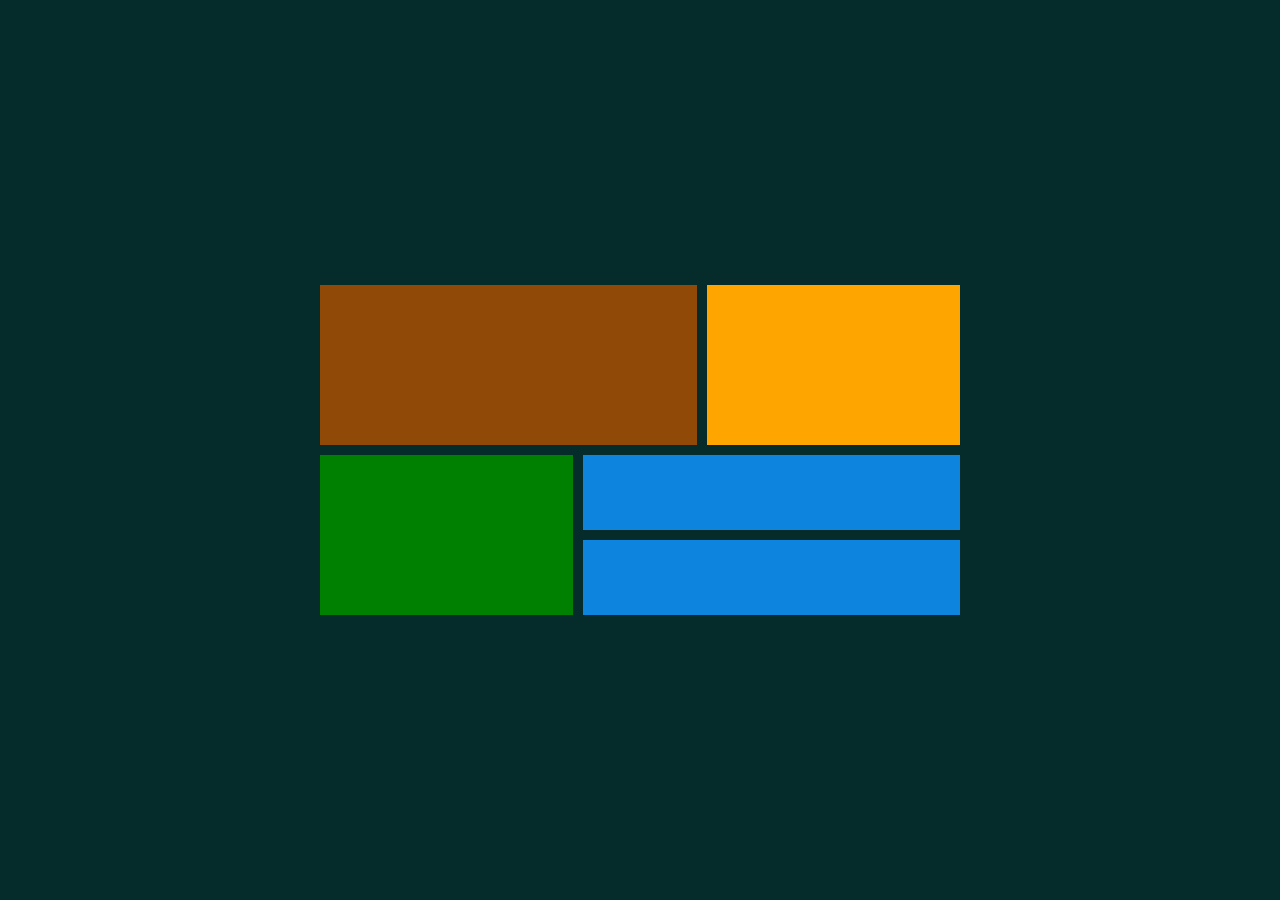
==== index.html @ 507f1558 "Add files via upload" ====
<!DOCTYPE html>
<html lang="en">
  <head>
    <meta charset="utf-8" />
    <meta http-equiv="X-UA-Compatible" content="IE-edge"/>
    <meta name="viewport" content="width=device-width initial-scale=1.0"/>
    <title>CSS GRID</title>
    <link href="color.css" rel="stylesheet" type="text/css" />
  </head>
  <body>
      <main>
          <div class="a"></div>
          <div class="b"></div>
          <div class="c"></div>
          <div class="d"></div>
          <div class="e"></div>
      </main>
      </body>
---- color.css ----
* {
  padding: 0;
  margin: 0;
}

body {
  background-color: rgb(5, 43, 43);
  display: flex;
  place-items: center;
  min-height: 100vh;
}
main {
  display: grid;
  grid-template-areas:
    "a a b"
    "c d d"
    "c e e";
  gap: 10px;
  width: 50%;
  margin: auto;
}
main div {
  padding: 2em;
}

 .a {
  background-color: rgb(144, 73, 6);
  grid-area: a;
  padding:80px 5px;
} 
.b {
  background-color: orange;
  grid-area: b;
  padding: 80px 70px;
}
.c {
  background-color: green;
  grid-area: c;
  padding: 80px 70px;
}
.d {
  background-color: rgba(14, 142, 240, 0.911);
  grid-area: d;

}
.e {
  background-color: rgba(14, 142, 240, 0.911);
  grid-area: e;
}
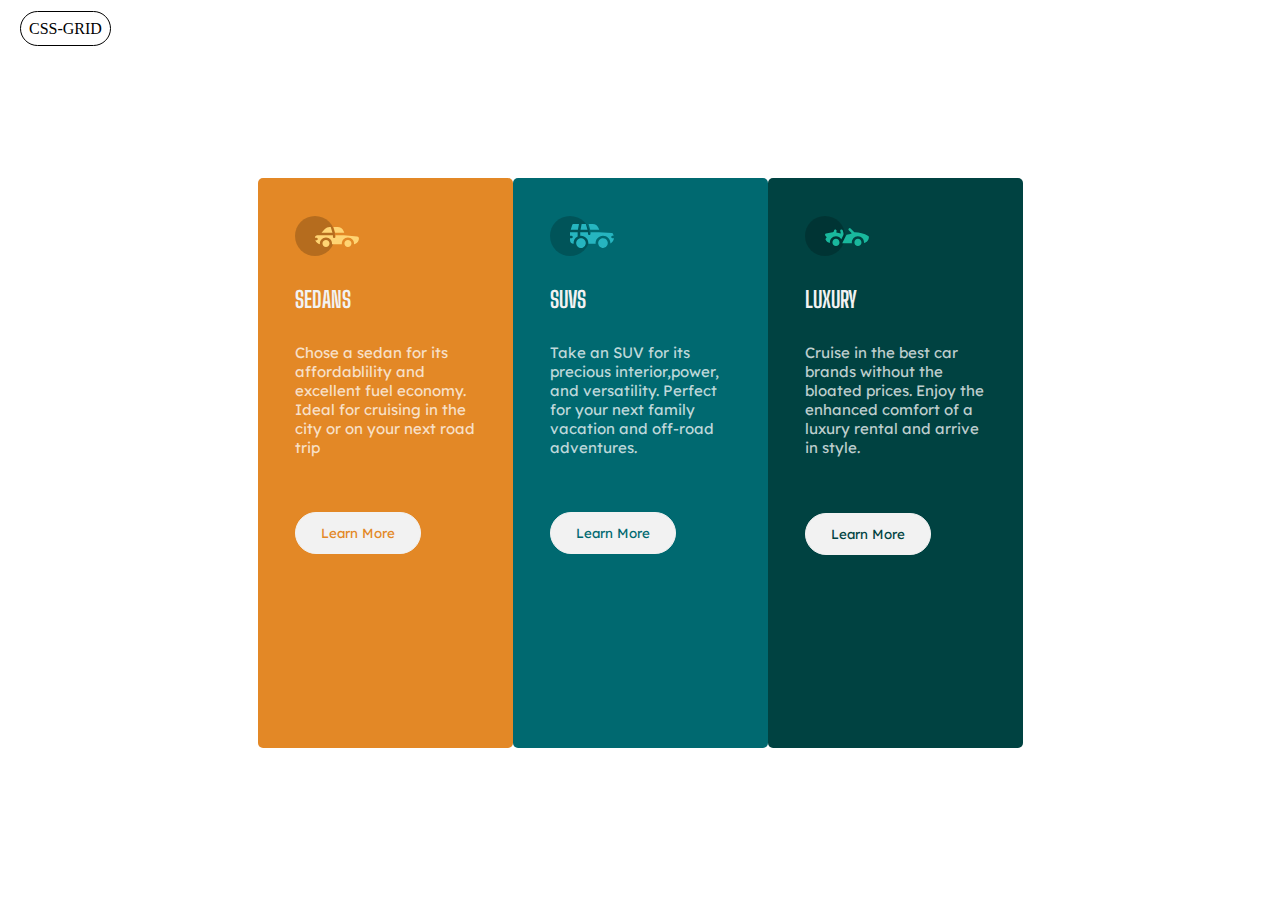
==== commit 70183fa1: "Add files via upload" ====
--- a/index.html
+++ b/index.html
@@ -1,18 +1,78 @@
-<!DOCTYPE html>
+
 <html lang="en">
   <head>
     <meta charset="utf-8" />
-    <meta http-equiv="X-UA-Compatible" content="IE-edge"/>
-    <meta name="viewport" content="width=device-width initial-scale=1.0"/>
-    <title>CSS GRID</title>
-    <link href="color.css" rel="stylesheet" type="text/css" />
+    <meta http-equiv="X-UA-Compatible" content="IE-edge" />
+    <meta name="viewport" content="width=device-width initial-scale=1.0" />
+    <title>CSS FLEX</title>
+    <link href="index.css" rel="stylesheet" type="text/css" />
+    <link rel="preconnect" href="https://fonts.googleapis.com" />
+    <link rel="preconnect" href="https://fonts.gstatic.com" crossorigin />
+    <link
+      href="https://fonts.googleapis.com/css2?family=Big+Shoulders+Display:wght@700&family=Lexend+Deca&display=swap"
+      rel="stylesheet"
+    />
   </head>
+  <header><div><a href="http://127.0.0.1:5500/Documents/zuri/zuri%20ass%202/grid/Grid.html" target="_blank">CSS-GRID</a></div>
+  </header>
   <body>
-      <main>
-          <div class="a"></div>
-          <div class="b"></div>
-          <div class="c"></div>
-          <div class="d"></div>
-          <div class="e"></div>
-      </main>
-      </body>+    <main>
+      <div class="contain">
+        <div class="sedans">
+          <svg width="64" height="40" xmlns="http://www.w3.org/2000/svg">
+            <g fill="none" fill-rule="evenodd">
+              <circle fill="#000" opacity=".201" cx="20" cy="20" r="20" />
+              <path
+                d="M52.936 24.11c1.942 0 3.517 1.542 3.517 3.445 0 1.903-1.575 3.445-3.517 3.445s-3.516-1.542-3.516-3.445c0-1.903 1.574-3.445 3.516-3.445zm-21.957 0c1.942 0 3.517 1.542 3.517 3.445 0 1.903-1.575 3.445-3.517 3.445s-3.516-1.542-3.516-3.445c0-1.903 1.574-3.445 3.516-3.445zm6.948-4.848v1.429c0 .716.61 1.293 1.348 1.259a1.295 1.295 0 001.225-1.295v-1.393h8.256l13.483 1.313c.956.093 1.676.881 1.676 1.814 0 2.89-2.126 5.303-4.926 5.819.397-3.557-2.458-6.62-6.053-6.62-3.646 0-6.504 3.14-6.039 6.723h-9.879c.466-3.588-2.397-6.722-6.039-6.722-3.595 0-6.45 3.062-6.052 6.62-2.14-.398-3.916-1.912-4.61-3.931h1.142c.731 0 1.32-.598 1.285-1.322-.033-.678-.629-1.2-1.322-1.2H20v-.251c0-1.274 1.066-2.243 2.306-2.243h15.62zM42.59 11c2.645 0 4.99 1.556 5.972 3.963l.726 1.779H40.17L38.413 11h4.178zm-6.865 0l1.758 5.741H26.505l3.357-3.654A6.502 6.502 0 0134.644 11h1.082z"
+                fill="#FFD473"
+                fill-rule="nonzero"
+              />
+            </g>
+          </svg>
+          <h2>SEDANS</h2>
+          <p>
+            Chose a sedan for its affordablility and excellent fuel economy.
+            Ideal for cruising in the city or on your next road trip
+          </p>
+          <button>Learn More</button>
+        </div>
+        <div class="suvs">
+          <svg width="64" height="40" xmlns="http://www.w3.org/2000/svg">
+            <g fill="none" fill-rule="evenodd">
+              <circle fill="#000" opacity=".201" cx="20" cy="20" r="20" />
+              <path
+                d="M31.002 22.358c2.917 0 5.18 2.593 4.762 5.506a4.828 4.828 0 01-2.962 3.778 4.797 4.797 0 01-5.3-1.165c-1.188-1.26-1.235-2.613-1.263-2.613-.42-2.924 1.857-5.506 4.763-5.506zm22 0c3.457 0 5.798 3.567 4.41 6.744A4.816 4.816 0 0152.3 31.94a4.826 4.826 0 01-4.06-4.077c-.42-2.915 1.846-5.506 4.762-5.506zm-15.04-6.083v1.462a1.29 1.29 0 001.352 1.29c.693-.033 1.227-.631 1.227-1.326v-1.426h8.3l13.056.716a1.29 1.29 0 011.164.917c.27.895.446 1.477.563 1.87h-1.047c-.694 0-1.291.534-1.324 1.228a1.29 1.29 0 001.288 1.352h1.445c-.164 2.225-1.57 4.193-3.6 5.05.13-4.212-3.255-7.63-7.384-7.63-4.317 0-7.762 3.718-7.358 8.086h-7.285c.43-4.655-3.503-8.531-8.131-8.046v-3.543h7.734zm-10.312 0v4.308a7.4 7.4 0 00-4.006 7.274 3.874 3.874 0 01-3.642-3.864v-1.635h1.46a1.29 1.29 0 000-2.58h-1.461v-3.213l.003-.29h7.646zm14.986-8.196c2.65 0 5 1.592 5.984 4.055l.63 1.579a5.525 5.525 0 01-.065-.004l-.026-.002-.034-.002-.022-.002a4.178 4.178 0 00-.224-.006l-.098-.001h-.039l-.136-.001h-.052l-.326-.001H40.211L38.528 8.08zm-13.632 0l-1.122 5.616h-7.144l1.47-4.71a1.29 1.29 0 011.231-.906h5.565zm6.832 0l1.683 5.615h-7.007l1.121-5.615h4.203z"
+                fill="#26B5C0"
+                fill-rule="nonzero"
+              />
+            </g>
+          </svg>
+          <h2>SUVS</h2>
+          <p>
+            Take an SUV for its precious interior,power, and versatility.
+            Perfect for your next family vacation and off-road adventures.
+          </p>
+          <button>Learn More</button>
+        </div>
+        <div class="luxury">
+          <svg width="64" height="40" xmlns="http://www.w3.org/2000/svg">
+            <g fill="none" fill-rule="evenodd">
+              <circle fill="#000" opacity=".201" cx="20" cy="20" r="20" />
+              <path
+                d="M30.98 22.835c1.941 0 3.516 1.604 3.516 3.583 0 1.978-1.575 3.582-3.517 3.582s-3.516-1.604-3.516-3.582c0-1.979 1.574-3.583 3.516-3.583zm21.956 0c1.942 0 3.517 1.604 3.517 3.583 0 1.978-1.575 3.582-3.517 3.582s-3.516-1.604-3.516-3.582c0-1.979 1.574-3.583 3.516-3.583zm-9.143-10.45a1.27 1.27 0 011.819 0l3.715 3.784c4.444-.115 9.7 1.142 13.964 3.753.387.237.624.664.624 1.124 0 3.006-2.126 5.514-4.926 6.05.397-3.698-2.458-6.882-6.053-6.882-3.646 0-6.504 3.264-6.039 6.99h-9.669c.76-1.544.993-2.026 1.337-2.711l.082-.162c.421-.835 1.056-2.07 2.883-5.65 1.68-.023 3.47-.408 5.247-1.403l-2.984-3.04a1.328 1.328 0 010-1.854zm-7.68 1.064c.683-.2 1.395.202 1.592.898l.749 2.652a3.46 3.46 0 01-.247 2.51l-1.733 3.395-.216.424c-1.07-1.89-3.06-3.114-5.279-3.114-3.595 0-6.45 3.184-6.052 6.885-1.832-.347-3.414-1.537-4.278-3.276a1.331 1.331 0 01.117-1.376l.955-1.303-1.325-1.295c-.751-.735-.376-2.024.64-2.231l6.614-1.346.13-.026c.092-.019.145-.03.157-.031.314-.146 1.07-.591 1.07-1.506 0-.734.592-1.327 1.316-1.31.712.016 1.268.662 1.256 1.388a4.11 4.11 0 01-.348 1.611 22.69 22.69 0 014.7 1.146l-.7-2.473a1.314 1.314 0 01.882-1.622z"
+                fill="#19B89D"
+                fill-rule="nonzero"
+              />
+            </g>
+          </svg>
+          <h2>LUXURY</h2>
+          <p>
+            Cruise in the best car brands without the bloated prices. Enjoy the
+            enhanced comfort of a luxury rental and arrive in style.
+          </p>
+          <button>Learn More</button>
+        </div>
+      </div>
+    </main>
+  </body>
+</html>
--- a/index.css
+++ b/index.css
@@ -0,0 +1,125 @@
+* {
+  padding: 0;
+  margin: 0;
+}
+header {
+  width: 50%;
+}
+header div{
+  margin:20px 20px;
+}
+header div a{
+  color: black;
+  border: 1px solid black;
+  border-radius: 30px;
+  padding: 0.5em;
+  text-decoration: none;
+}
+body {
+  color: hsla(0, 0%, 100%, 0.75);
+}
+/* main {
+  margin: auto;
+  justify-content: center;
+  align-items: center;
+  height: 100vh;
+} */
+
+main .contain {
+  display: flex;
+  justify-content: center;
+  align-items: center;
+  height: 90vh;
+  /* flex-direction: column; */
+  flex-wrap: wrap;
+}
+
+
+
+.sedans {
+  background-color: hsl(31, 77%, 52%);
+  border-radius: 5px;
+  width: 180px;
+  height: 55vh;
+  padding: 2.5em;
+  font-size: 15px;
+  font-weight: 400;
+  font-family: "Lexend Deca", sans-serif;
+}
+
+.suvs {
+  background-color: hsl(184, 100%, 22%);
+  border-radius: 5px;
+  width: 180px;
+  height: 55vh;
+  padding: 2.5em;
+  font-size: 15px;
+  font-weight: 400;
+  font-family: "Lexend Deca", sans-serif;
+}
+
+.luxury {
+  background-color: hsl(179, 100%, 13%);
+  border-radius: 5px;
+  width: 180px;
+  height: 55vh;
+  padding: 2.5em;
+  font-size: 15px;
+  font-weight: 400;
+  font-family: "Lexend Deca", sans-serif;
+}
+
+main div h2 {
+  color: hsl(0, 0%, 95%);
+  padding-bottom: 30px;
+  font-weight: 700;
+  text-align: left;
+  font-family: "Big Shoulders Display", cursive;
+}
+
+main div svg {
+  padding-bottom: 30px;
+  position: relative;
+  align-content: left;
+}
+button {
+  color: hsl(0, 0%, 95%);
+  border: 1.5px solid hsl(0, 0%, 95%);
+  border-radius: 30em;
+  background-color: hsl(0, 0%, 95%);
+  margin-top: 55px;
+  margin-bottom: 30px;
+  padding: 12px 25px;
+  cursor: pointer;
+  align-items: left;
+  font-family: "Lexend Deca", sans-serif;
+  font-weight: 400;
+}
+.sedans button {
+  color: hsl(31, 77%, 52%);
+}
+.suvs button {
+  color: hsl(184, 100%, 22%);
+}
+.luxury button {
+  color: hsl(179, 100%, 13%);
+  margin-top: 56px;
+}
+button:hover {
+  background-color: transparent;
+  color: hsl(0, 0%, 95%);
+}
+header div a:hover {
+  background-color: black;
+  color: hsl(0, 0%, 95%);
+}
+@media (max-width: 375px) {
+  main .contain {
+    display: flex;
+    flex-direction: row;
+  }
+
+  header div a {
+    margin-bottom: 50px;
+  }
+}
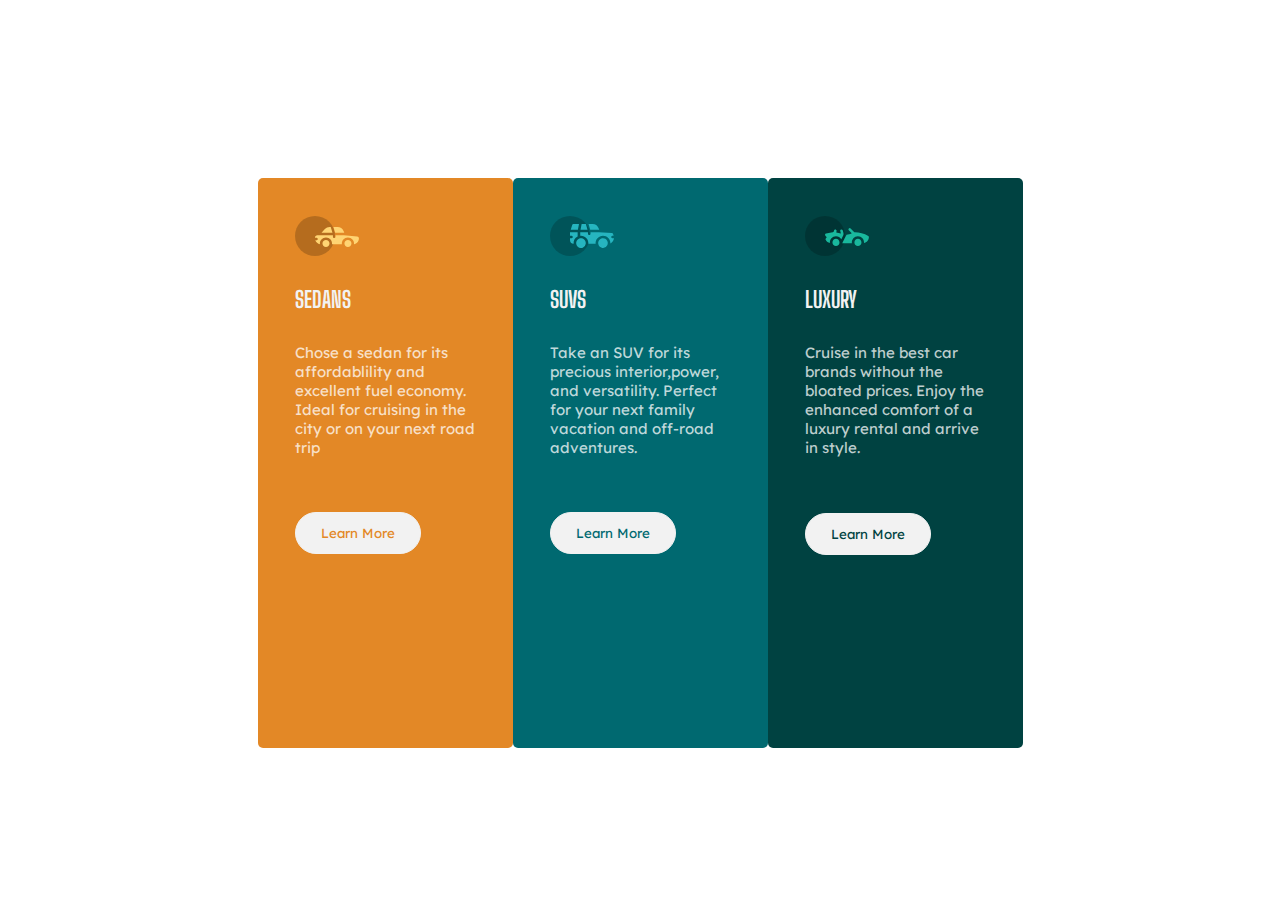
==== commit ce813b3f: "Update index.html" ====
--- a/index.html
+++ b/index.html
@@ -13,7 +13,7 @@
       rel="stylesheet"
     />
   </head>
-  <header><div><a href="http://127.0.0.1:5500/Documents/zuri/zuri%20ass%202/grid/Grid.html" target="_blank">CSS-GRID</a></div>
+  <header><div><Grid.html" target="_blank">CSS-GRID</a></div>
   </header>
   <body>
     <main>
